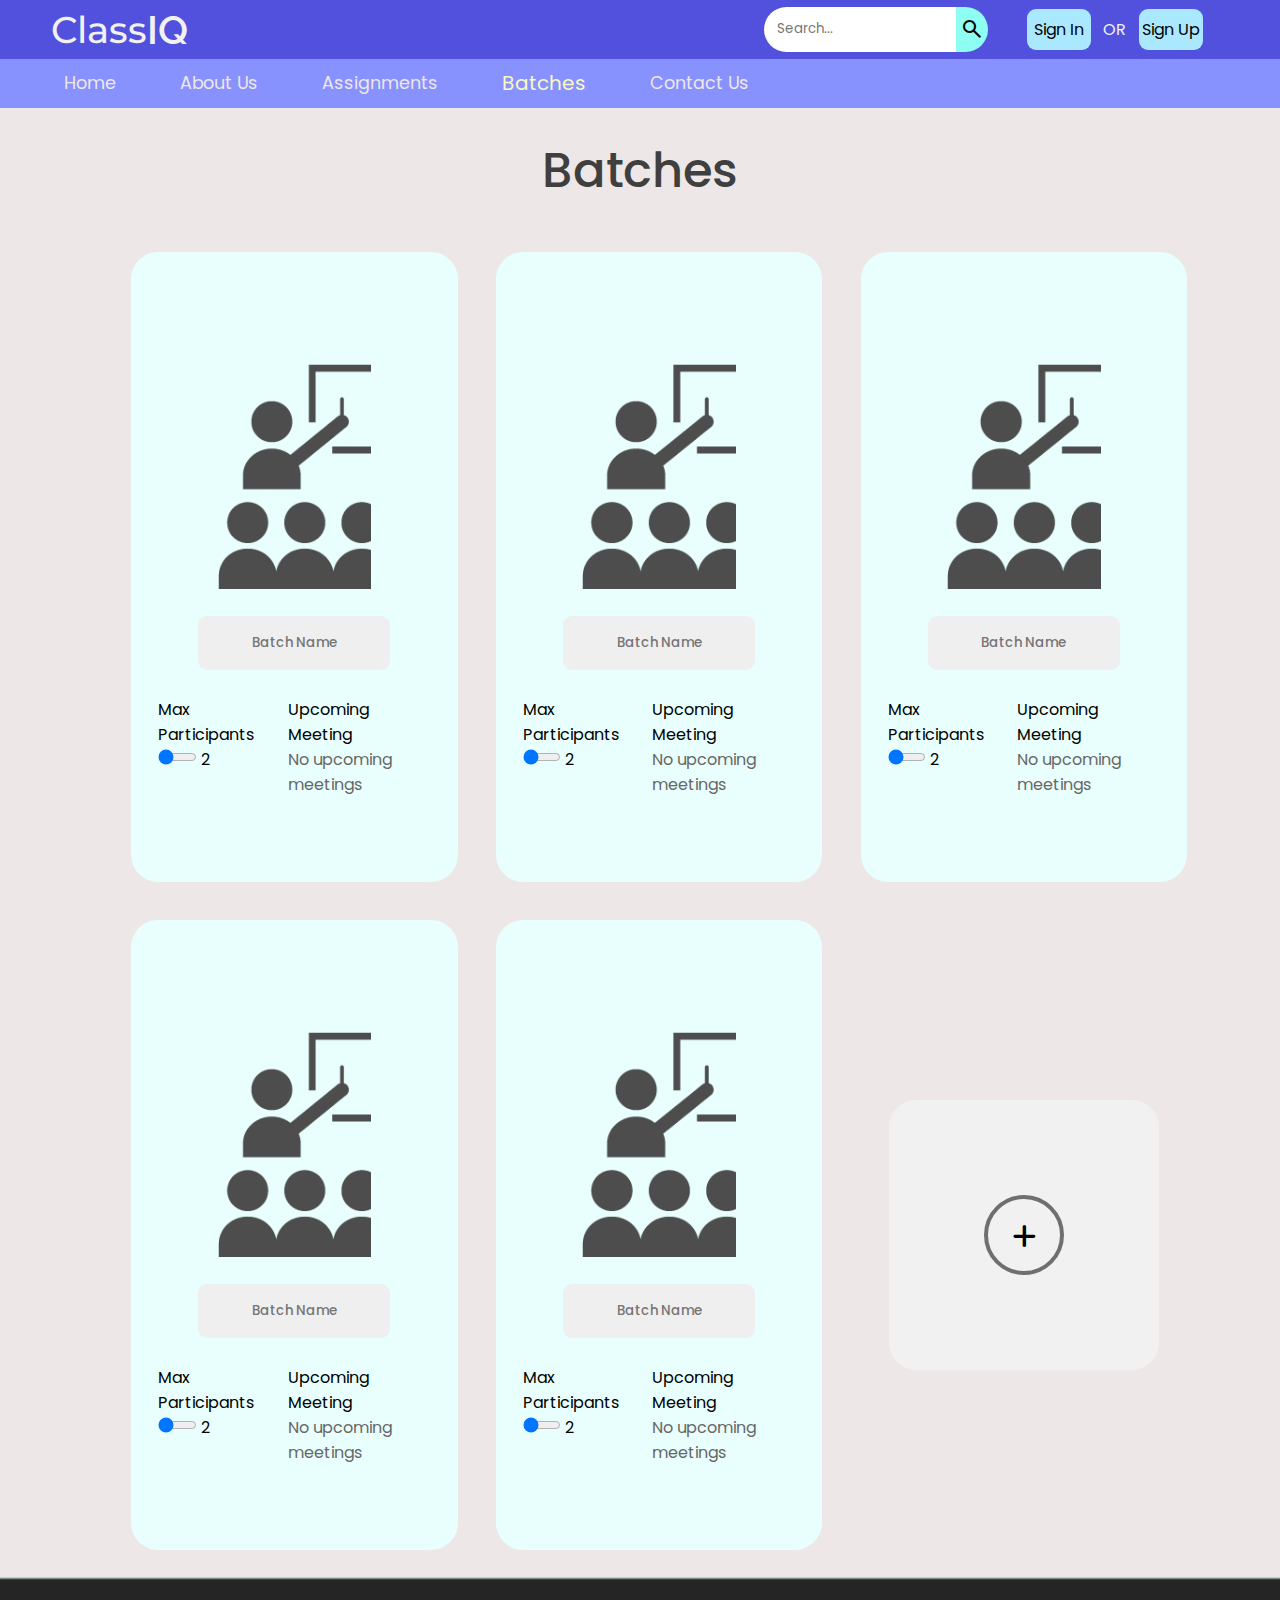
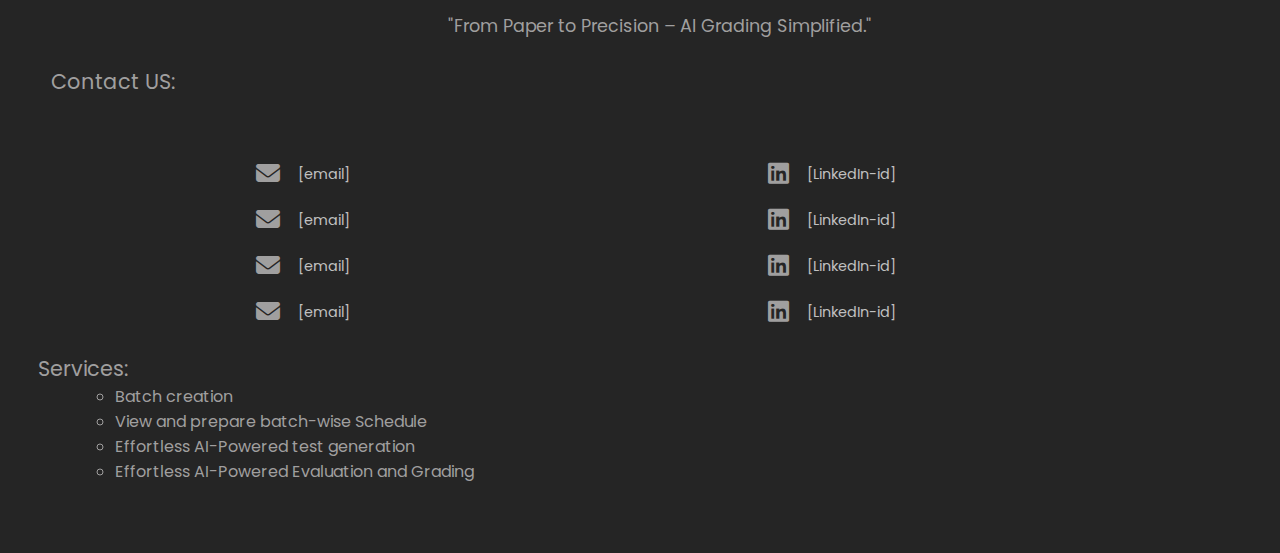
==== Soln_challenge/batch.html @ b4b0b435 "Project-ClassIQ" ====
<!DOCTYPE html>
<html lang="en">
<head>
    <meta charset="UTF-8">
    <meta name="viewport" content="width=device-width, initial-scale=1.0">
    <title>Batches</title>
    <link rel="stylesheet" href="https://fonts.googleapis.com/css2?family=Material+Symbols+Outlined:opsz,wght,FILL,GRAD@24,400,0,0&icon_names=search" />
    <link rel="stylesheet" href="https://cdnjs.cloudflare.com/ajax/libs/font-awesome/6.4.2/css/all.min.css">
    <link rel="stylesheet" href="batch.css">
    <script src="batch.js"></script>

</head>
<body>
    <!-- Nav bars -->
    <div class="navbar1">
        <a href="" class="logo">
            <span class="grade">Class</span>
            <span class="iq">IQ</span>
        </a>

        <div class="part2">
            <div class="search">
                <input class="search-box" type="search" placeholder="Search...">
                <button class="search-icon">
                    <span class="material-symbols-outlined">search</span>
                </button>
            </div>
            <button class="sign"><a class="sign-anchor" href="signin.html" target="_blank">Sign In</a></button>
            <span class="or">OR</span>
            <button class="sign"><a class="sign-anchor" href="signup.html" target="_blank">Sign Up</a></button>
        </div>
</div>

<div class="navbar2">
    <a href="home.html" class="nav2-buttons">Home</a>
    <a href="home.html#aboutus" class="nav2-buttons">About Us</a>
    <a href="assignment.html" class="nav2-buttons">Assignments</a>
    <a href="batch.html" class="batch-nav">Batches</a>
    <a href="#footer" class="nav2-buttons">Contact Us</a>
</div>
    <!-- Batches-main -->

    <div class="wrapper">
        <span class="batch-text">Batches</span>

        <div class="batch-container">
            <div class="card">
                <div class="pic"></div>
                <div class="batch-input">
                    <input type="text" class="batch-name" placeholder="Batch Name" required>
                </div>

                <div class="card-info">
                    <div class="slider-box">
                        <span class="max-text">Max Participants</span>
                        <div class="slider">
                            <input type="range" value="2" min="2" max="150" oninput="updateValue(this)" class="max-members">
                            <span class="n-members">2</span>
                        </div>
                    </div>

                    <div class="upcoming">
                        <span class="upcoming-text">Upcoming Meeting</span>
                        <span class="upcoming-info">No upcoming meetings</span>
                    </div>
                </div>
            </div>

            <div class="card card2">
                <div class="pic"></div>
                <div class="batch-input">
                    <input type="text" class="batch-name" placeholder="Batch Name" required>
                </div>

                <div class="card-info">
                    <div class="slider-box">
                        <span class="max-text">Max Participants</span>
                        <div class="slider">
                            <input type="range" value="2" min="2" max="150" oninput="updateValue(this)" class="max-members">
                            <span class="n-members">2</span>
                        </div>
                    </div>

                    <div class="upcoming">
                        <span class="upcoming-text">Upcoming Meeting</span>
                        <span class="upcoming-info">No upcoming meetings</span>
                    </div>
                </div>
            </div>

            <div class="card card3">
                <div class="pic"></div>
                <div class="batch-input">
                    <input type="text" class="batch-name" placeholder="Batch Name" required>
                </div>

                <div class="card-info">
                    <div class="slider-box">
                        <span class="max-text">Max Participants</span>
                        <div class="slider">
                            <input type="range" value="2" min="2" max="150" oninput="updateValue(this)" class="max-members">
                            <span class="n-members">2</span>
                        </div>
                    </div>

                    <div class="upcoming">
                        <span class="upcoming-text">Upcoming Meeting</span>
                        <span class="upcoming-info">No upcoming meetings</span>
                    </div>
                </div>
            </div>

            <div class="card card4">
                <div class="pic"></div>
                <div class="batch-input">
                    <input type="text" class="batch-name" placeholder="Batch Name" required>
                </div>

                <div class="card-info">
                    <div class="slider-box">
                        <span class="max-text">Max Participants</span>
                        <div class="slider">
                            <input type="range" value="2" min="2" max="150" oninput="updateValue(this)" class="max-members">
                            <span class="n-members">2</span>
                        </div>
                    </div>

                    <div class="upcoming">
                        <span class="upcoming-text">Upcoming Meeting</span>
                        <span class="upcoming-info">No upcoming meetings</span>
                    </div>
                </div>
            </div>

            <div class="card card5">
                <div class="pic"></div>
                <div class="batch-input">
                    <input type="text" class="batch-name" placeholder="Batch Name" required>
                </div>

                <div class="card-info">
                    <div class="slider-box">
                        <span class="max-text">Max Participants</span>
                        <div class="slider">
                            <input type="range" value="2" min="2" max="150" oninput="updateValue(this)" class="max-members">
                            <span class="n-members">2</span>
                        </div>
                    </div>

                    <div class="upcoming">
                        <span class="upcoming-text">Upcoming Meeting</span>
                        <span class="upcoming-info">No upcoming meetings</span>
                    </div>
                </div>
            </div>

            <div class="add-box">
                <button class="add-card">
                    <div class="add-icon"><i class="fa-solid fa-plus fa-flip-both fa-2xl"></i></div>
                </button>
                
                <div class="mask">
                    This feature is under development
                </div>
            </div>

        </div>
    </div>

    <!-- footer -->

    <footer id="footer" class="footer">
        <span class="tagline"> "From Paper to Precision – AI Grading Simplified."</span>

        <div class="contact">
            <div class="contact-head">Contact US:</div>
            <div class="list-container">
                <ul class="emails content-list">
                    <li class="e-id"><i class="fa-solid fa-envelope fa-xl"></i><a class="email-id" href="">[email]</a></li>
                    <li class="e-id"><i class="fa-solid fa-envelope fa-xl"></i><a class="email-id" href="">[email]</a></li>
                    <li class="e-id"><i class="fa-solid fa-envelope fa-xl"></i><a class="email-id" href="">[email]</a></li>
                    <li class="e-id"><i class="fa-solid fa-envelope fa-xl"></i><a class="email-id" href="">[email]</a></li>
                </ul>
    
                <ul class="linkedIN content-list">
                    <li class="l-id"><i class="fa-brands fa-linkedin fa-xl"></i><a class="profile-link" href="" target="_blank">[LinkedIn-id]</a></li>
                    <li class="l-id"><i class="fa-brands fa-linkedin fa-xl"></i><a class="profile-link" href="" target="_blank">[LinkedIn-id]</a></li>
                    <li class="l-id"><i class="fa-brands fa-linkedin fa-xl"></i><a class="profile-link" href="" target="_blank">[LinkedIn-id]</a></li>
                    <li class="l-id"><i class="fa-brands fa-linkedin fa-xl"></i><a class="profile-link" href="" target="_blank">[LinkedIn-id]</a></li>
                </ul>
            </div>

            <div class="service-container">
                <span class="service-head">Services: </span>
                <ul class="services">
                    <li class="service">Batch creation</li>
                    <li class="service">View and prepare batch-wise Schedule</li>
                    <li class="service">Effortless AI-Powered test generation</li>
                    <li class="service">Effortless AI-Powered Evaluation and Grading</li>
                </ul>
            </div>

        </div>

    </footer>

    <script src="auth.js"></script>

</body>
</html>
---- Soln_challenge/batch.css ----
@import url('https://fonts.googleapis.com/css2?family=DynaPuff:wght@400..700&family=Julius+Sans+One&family=Knewave&family=Lato:ital,wght@0,100;0,300;0,400;0,700;0,900;1,100;1,300;1,400;1,700;1,900&family=Poppins:ital,wght@0,100;0,200;0,300;0,400;0,500;0,600;0,700;0,800;0,900;1,100;1,200;1,300;1,400;1,500;1,600;1,700;1,800;1,900&display=swap');

@import url('https://fonts.googleapis.com/css2?family=DynaPuff:wght@400..700&family=Julius+Sans+One&family=Knewave&family=Lato:ital,wght@0,100;0,300;0,400;0,700;0,900;1,100;1,300;1,400;1,700;1,900&family=Montserrat:ital,wght@0,100..900;1,100..900&family=Poppins:ital,wght@0,100;0,200;0,300;0,400;0,500;0,600;0,700;0,800;0,900;1,100;1,200;1,300;1,400;1,500;1,600;1,700;1,800;1,900&display=swap');

@import url('https://fonts.googleapis.com/css2?family=DynaPuff:wght@400..700&family=Julius+Sans+One&family=Knewave&family=Lato:ital,wght@0,100;0,300;0,400;0,700;0,900;1,100;1,300;1,400;1,700;1,900&family=Montserrat:ital,wght@0,100..900;1,100..900&family=Poppins:ital,wght@0,100;0,200;0,300;0,400;0,500;0,600;0,700;0,800;0,900;1,100;1,200;1,300;1,400;1,500;1,600;1,700;1,800;1,900&family=Raleway:ital,wght@0,100..900;1,100..900&display=swap');

head, body {
    height: 100vh;
}

body {
    background-color: #eee7e7;
    overflow-x: hidden;
}

* {
    padding: 0%;
    margin: 0%;
    font-family: "poppins";
    scroll-behavior: smooth;
}

/* navbar1 */

.navbar1 {
    width: 100vw;
    height: 6.5vh;
    background-color: #5151de;
    display: flex;
    align-items: center;  
    justify-content: space-between;
}

a {
    text-decoration: none;
}

.grade, .iq {
    font-size: 2.3em;
    color: #f1f1f1;

}

.grade {
    font-family: "Montserrat";
    font-weight: 500;
}

.iq {
    font-size: 2.5em;
    font-family: "Raleway";
    font-weight: 600;
}

.logo {
    display: flex;
    align-items: center;
    justify-content: center;
    padding-left: 1vw;
    margin-left: 3vw;
}

.part2 {
    position: relative;
    right: 5vw;
    display: flex;
    align-items: center;
    /* background-color: #fff; */
}

.search {
    display: flex;
    align-items: center;
    margin-right: 2vw;
}

.search-box {
    width: 15vw;
    height: 5vh;
    border-radius: 3vh;
    border-top-right-radius: 0%;
    border-bottom-right-radius: 0%;
    padding-left: 1vw;
    border: none;
    transition: all 0.5s ease-in-out;
}

.search-box:hover {
    width: 25vw;
}

.search-icon {
    width: 2.5vw;
    height: 5vh;
    background-color: #ffffff;
    border: none;
    border-top-right-radius: 3vh;
    border-bottom-right-radius: 3vh;
    display: flex;
    align-items: center;
    justify-content: center;
    background-color: #8efdf2;
}

.search-icon:hover {
    background-color: #a7eaf3;
}

.or {
    color: #f1f1f1;
}

.sign {
    border: none;
    margin: 1vw;
    height: 4.5vh;
    width: 5vw;
    border-radius: 1vh;
    background-color: #aae8ff;
    color: #010101;
    font-size: 1em;
}

.sign:hover {
    background-color: #89efe5;
}

.sign-anchor {
    color: #010101;
}

/* navbar2 */

.navbar2 {
    width: 100vw;
    height: 5.5vh;
    background-color: #8892ff;
    display: flex;
    align-items: center;
    /* justify-content: space-around; */
    gap: 5vw;
    padding-left: 5vw;
}

.nav2-buttons {
    color: #eee7e7;
    font-size: 1.1em;
    transition: all 0.5s ease-in-out;
}

.batch-nav {
    color: #f9f9be;
    font-size: 1.25em;
}

.nav2-buttons:hover {
    font-size: 1.25em;
    color: #f9f9be;
}

/* batch-main */

.wrapper {
    display: flex;
    justify-content: center;
    align-items: center;
    flex-direction: column;
}

.batch-text {
    font-size: 3em;
    font-weight: 500;
    color: #3f3f3f;
    margin-top: 3vh;
}

.batch-container {
    width: 100vw;
    display: flex;
    justify-content: center;
    flex-wrap: wrap;
    gap: 3vw;
    /* background-color: #010101; */
    margin-top: 5vh;
    margin-left: 3vw;
    margin-bottom: 3vh;
    border: none;
}

.card {
    height: 70vh;
    width: 25.5vw;
    display: flex;
    background-color: #e8fffd;
    flex-direction: column;
    justify-content: center;
    align-items: center;
    border-radius: 3vh;
    padding: 3vh;
    box-sizing: border-box;
    animation: fade 2s ease-in-out forwards;
}

@keyframes fade {
    from {
        opacity: 0;
    }

    to {
        opacity: 1;
    }
}

.batch-name {
    border: none;
    height: 6vh;
    width: 15vw;
    text-align: center;
    border-radius: 1vh;
    background-color: #efefef;
    font-weight: 500;
}

.card:hover {
    background-color: #ecfff1;

}

.max-members {
    width: 3vw;
    transition: all 0.5s ease-in-out;
}

.max-members:hover, .max-members:active {
    width: 6.5vw;
}

.batch-input {
    display: flex;
    align-items: center;
    justify-content: center;
    gap: 3vw;
    margin-bottom: 3vh;
}

.pic {
    height: 25vh;
    width: 12vw;
    background-size: cover;
    background-image: url("batch.png");
    margin-top: 3vh;
    margin-bottom: 3vh;

}

.card-info {
    display: flex;
    text-align: left;
    justify-content: center;
    gap: 2vw;
}

.upcoming {
    display: flex;
    text-align: left;
    justify-content: center;
    flex-direction: column;
}

.upcoming-info {
    color: #686767;
}

.add-box {
    background-color: transparent;
    display: flex;
    justify-content: center;
    align-items: center;
    height: 70vh;
    width: 25.5vw;
    border-radius: 3vh;
    padding: 3vh;
    box-sizing: border-box;
    animation: fade 2s ease-in-out forwards;
}

.add-card {
    display: flex;
    justify-content: center;
    align-items: center;
    flex-direction: column;
    height: 30vh;
    width: 30vh;
    border-radius: 3vh;
    background-color: #f1f1f1;
    transition: all 1s linear;
    border: none;
    position: relative;

}

.add-icon {
    display: flex;
    justify-content: center;
    align-items: center;
    height: 8vh;
    width: 8vh;
    border-radius: 50%;
    border: 0.5vh solid #706f6f;
}

.mask {
    display: flex;
    justify-content: center;
    align-items: center;
    flex-direction: column;
    height: 30vh;
    width: 30vh;
    border-radius: 3vh;
    background-color: transparent;
    transition: all 1s linear;
    border: none;
    position: absolute;
    color: transparent;
    text-align: center;
    font-size: 1.2em;
    font-weight: 500;
}

.mask:hover {
    background-color: #1b1b1b;
    color: #f1f1f1;
    opacity: 0.8;
}


/* footer */

.footer {
    height: 60vh;
    width: 100vw;
    border: none;
    background: linear-gradient(to bottom, #dcfdeb 0%,#252525 0.5%, #252525 100%);
    padding-top: 4vh;
    /* display: flex; */
    color: #a09f9f;

}

.tagline {
    font-size: 1.1em;
    margin-left: 35vw;
    height: fit-content;
    width: fit-content;
}

.contact-head {
    margin-top: 3vh;
    margin-left: 4vw;
    font-size: 1.3em;
    width: fit-content;
}

.list-container {
    display: flex;
    align-items: center;
    justify-content: space-evenly;
}

.content-list {
    height: max-content;
    width: 20vw;
    list-style: none;
    margin-top: 6vh;
    line-height: 5vh;
}

.fa-envelope:hover {
    color: #ffd3cd;
}

.fa-linkedin:hover {
    color: #95bee7;
}

.email-id, .profile-link {
    color: #c0c0c0;
    margin-left: 2vh;
    font-size: 0.9em;
}

.service-container {
    margin-top: 2vh;
    margin-left: 3vw;
}

.service-head {
    font-size: 1.3em;
}

.services {
    margin-left: 6vw;
    list-style: circle;
}
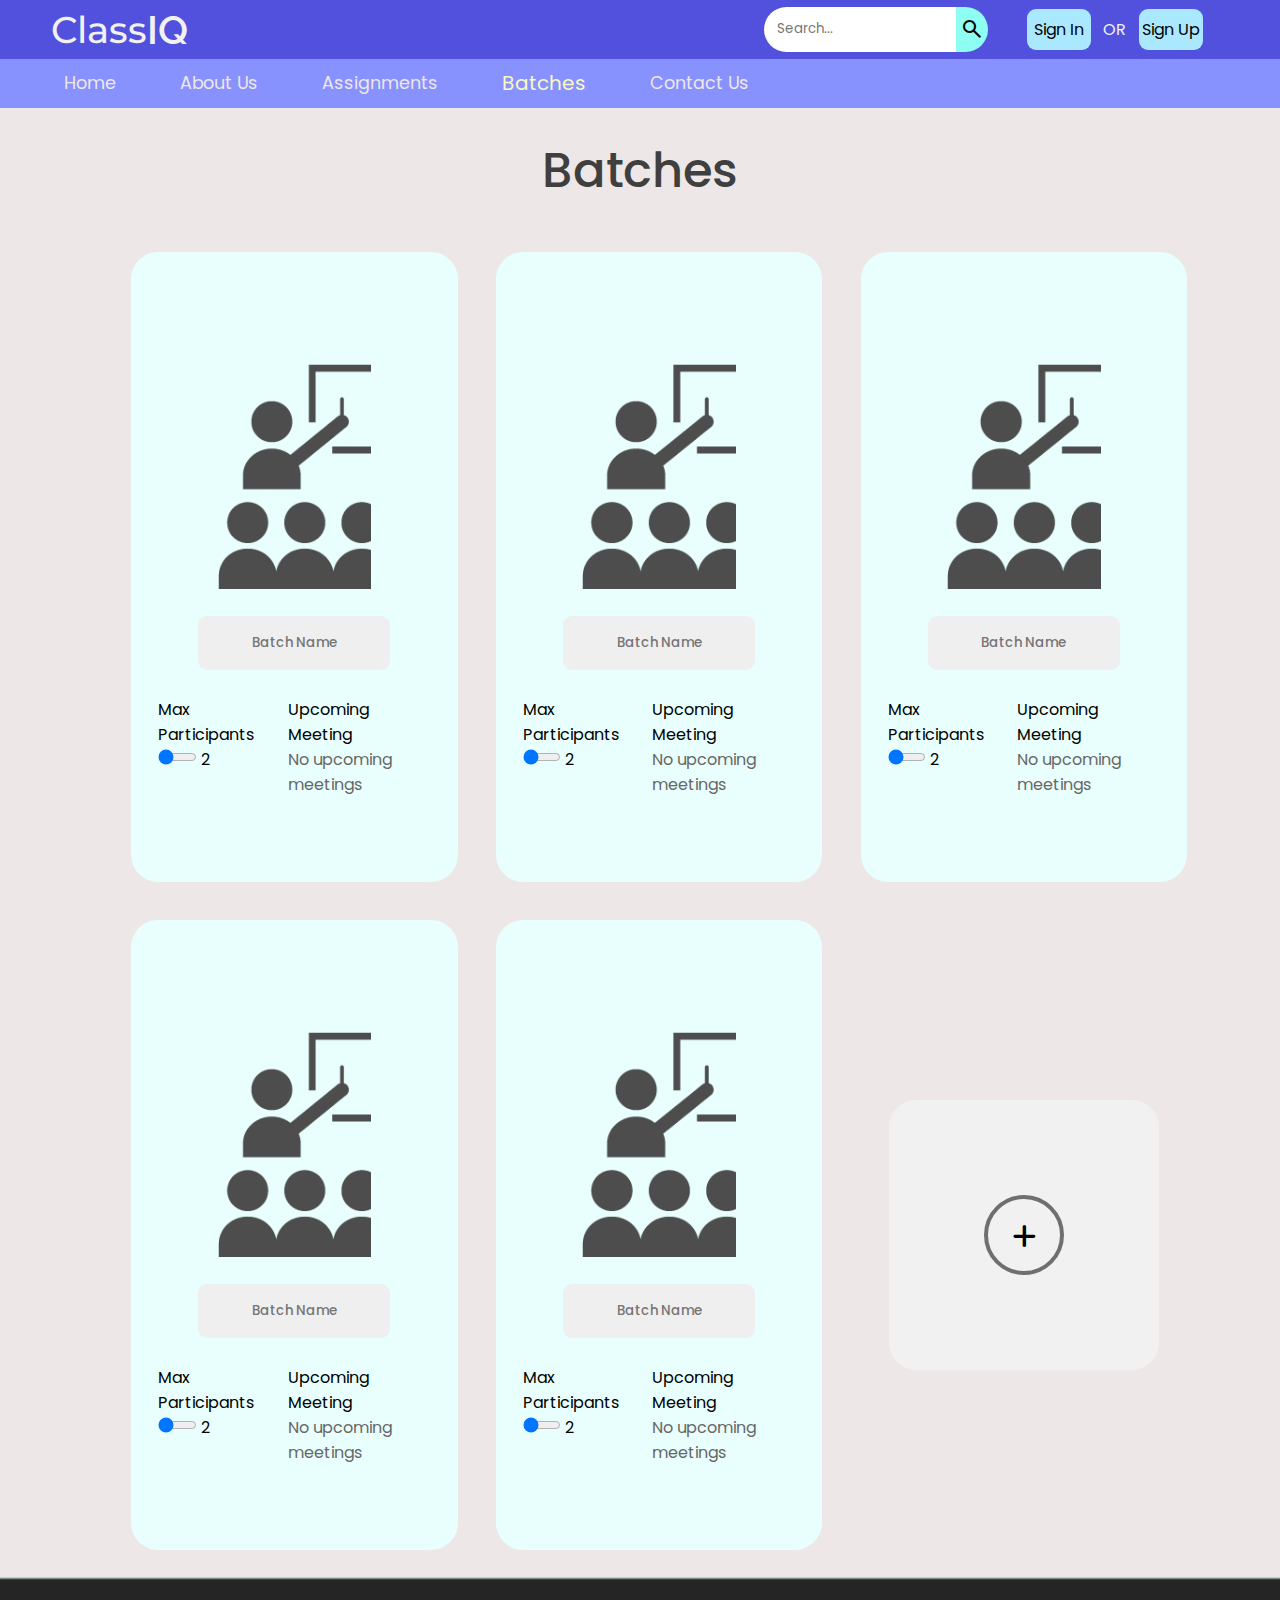
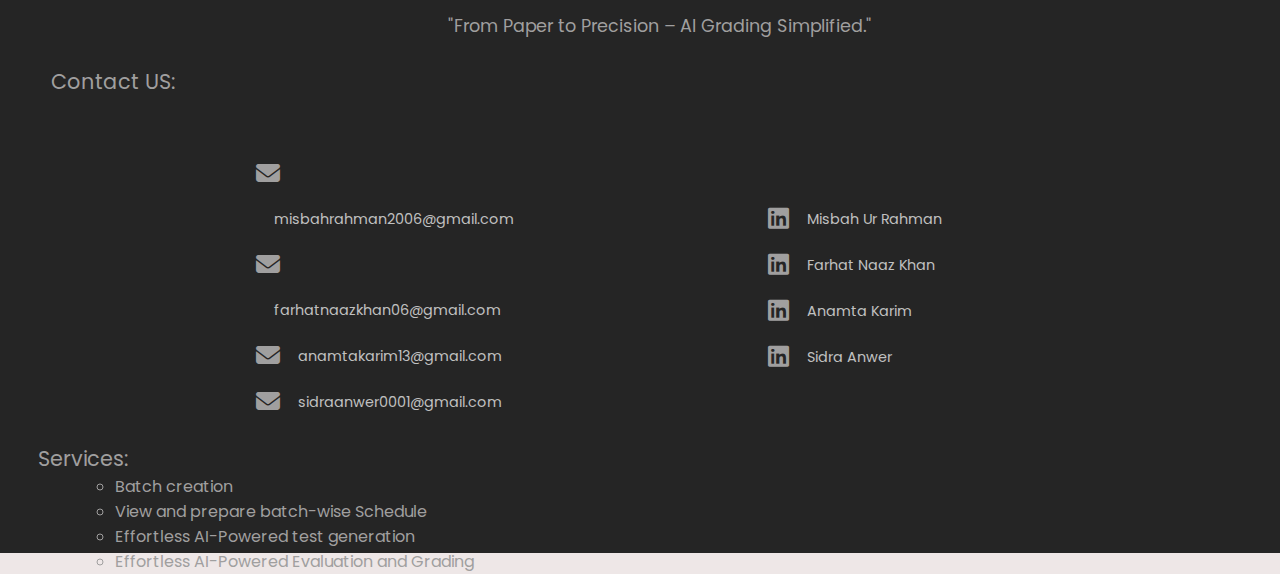
==== commit 3c851465: "Did some changes" ====
--- a/Soln_challenge/batch.html
+++ b/Soln_challenge/batch.html
@@ -32,8 +32,8 @@
 </div>
 
 <div class="navbar2">
-    <a href="home.html" class="nav2-buttons">Home</a>
-    <a href="home.html#aboutus" class="nav2-buttons">About Us</a>
+    <a href="index.html" class="nav2-buttons">Home</a>
+    <a href="index.html#aboutus" class="nav2-buttons">About Us</a>
     <a href="assignment.html" class="nav2-buttons">Assignments</a>
     <a href="batch.html" class="batch-nav">Batches</a>
     <a href="#footer" class="nav2-buttons">Contact Us</a>
@@ -176,17 +176,16 @@
             <div class="contact-head">Contact US:</div>
             <div class="list-container">
                 <ul class="emails content-list">
-                    <li class="e-id"><i class="fa-solid fa-envelope fa-xl"></i><a class="email-id" href="">[email]</a></li>
-                    <li class="e-id"><i class="fa-solid fa-envelope fa-xl"></i><a class="email-id" href="">[email]</a></li>
-                    <li class="e-id"><i class="fa-solid fa-envelope fa-xl"></i><a class="email-id" href="">[email]</a></li>
-                    <li class="e-id"><i class="fa-solid fa-envelope fa-xl"></i><a class="email-id" href="">[email]</a></li>
+                    <li class="e-id"><i class="fa-solid fa-envelope fa-xl"></i><a class="email-id" href="">misbahrahman2006@gmail.com</a></li>
+                    <li class="e-id"><i class="fa-solid fa-envelope fa-xl"></i><a class="email-id" href="">farhatnaazkhan06@gmail.com</a></li>
+                    <li class="e-id"><i class="fa-solid fa-envelope fa-xl"></i><a class="email-id" href="">anamtakarim13@gmail.com</a></li>
+                    <li class="e-id"><i class="fa-solid fa-envelope fa-xl"></i><a class="email-id" href="">sidraanwer0001@gmail.com</a></li>
                 </ul>
-    
-                <ul class="linkedIN content-list">
-                    <li class="l-id"><i class="fa-brands fa-linkedin fa-xl"></i><a class="profile-link" href="" target="_blank">[LinkedIn-id]</a></li>
-                    <li class="l-id"><i class="fa-brands fa-linkedin fa-xl"></i><a class="profile-link" href="" target="_blank">[LinkedIn-id]</a></li>
-                    <li class="l-id"><i class="fa-brands fa-linkedin fa-xl"></i><a class="profile-link" href="" target="_blank">[LinkedIn-id]</a></li>
-                    <li class="l-id"><i class="fa-brands fa-linkedin fa-xl"></i><a class="profile-link" href="" target="_blank">[LinkedIn-id]</a></li>
+                <ul class="linkedIN content-list">                  
+                <li class="l-id"><i class="fa-brands fa-linkedin fa-xl"></i><a class="profile-link" href="https://www.linkedin.com/in/misbah-ur-rahman-0a24ba320/" target="_blank">Misbah Ur Rahman</a></li>
+                    <li class="l-id"><i class="fa-brands fa-linkedin fa-xl"></i><a class="profile-link" href="https://www.linkedin.com/in/farhat-naaz-khan-255630306/" target="_blank">Farhat Naaz Khan</a></li>
+                    <li class="l-id"><i class="fa-brands fa-linkedin fa-xl"></i><a class="profile-link" href="https://www.linkedin.com/in/anamta-karim/" target="_blank">Anamta Karim</a></li>
+                    <li class="l-id"><i class="fa-brands fa-linkedin fa-xl"></i><a class="profile-link" href="https://www.linkedin.com/in/sidra-anwer-709a47325/" target="_blank">Sidra Anwer</a></li>
                 </ul>
             </div>
 
